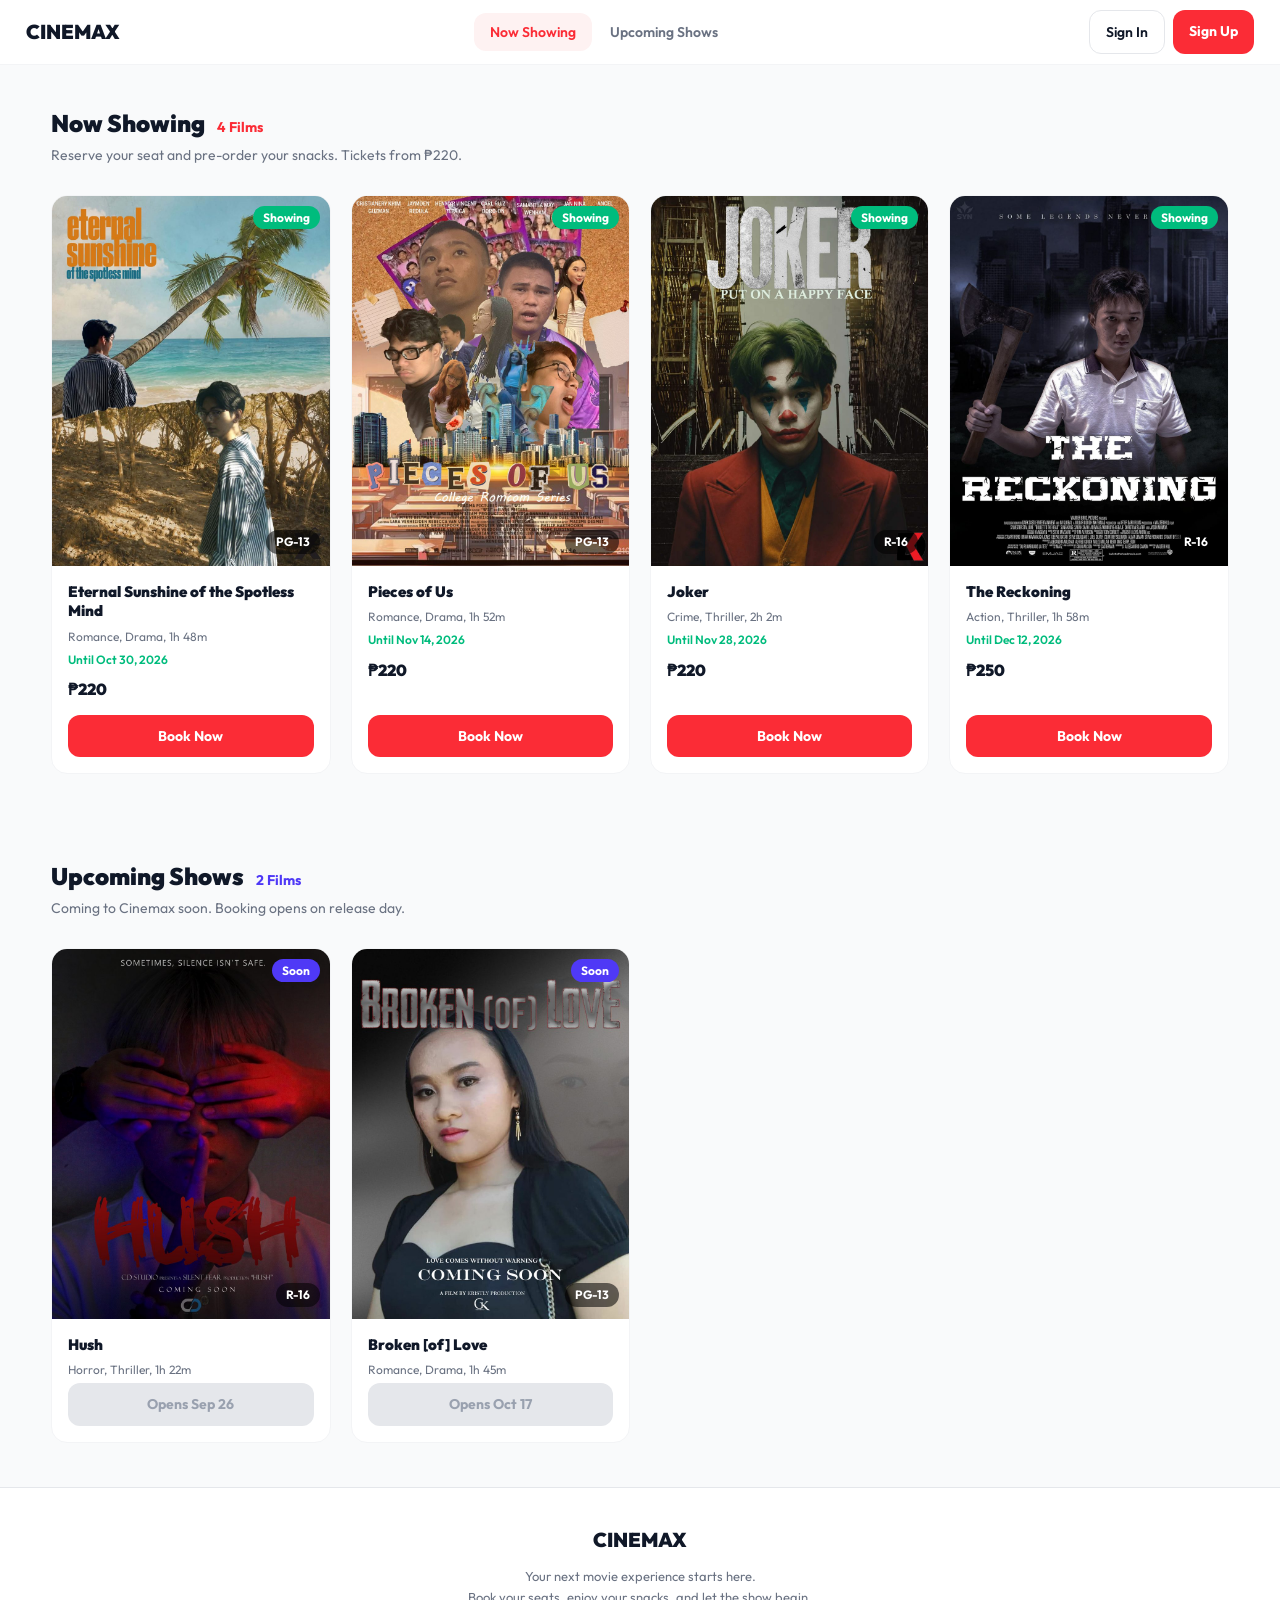
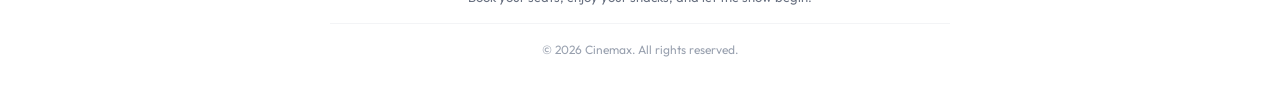
==== index.html @ c4069cc4 "Add files via upload" ====
<!DOCTYPE html>
<html lang="en">
<head>
  <meta charset="UTF-8">
  <meta name="viewport" content="width=device-width, initial-scale=1.0">
  <title>Cinemax</title>

  <link rel="preconnect" href="https://fonts.googleapis.com">
  <link rel="preconnect" href="https://fonts.gstatic.com" crossorigin>
  <link href="https://fonts.googleapis.com/css2?family=Outfit:wght@400;600;700;900&display=swap" rel="stylesheet">

  <link rel="stylesheet" href="cinemax.css">
</head>
<body>

  <header class="top-bar">
    <div class="top-bar-inner">

      <a class="logo" href="index.html">CINEMAX</a>

      <input class="menu-checkbox" type="checkbox" id="menu-open" aria-label="Menu">
      <label class="menu-toggle" for="menu-open"><span></span></label>
      <div class="bar-nav">
        <nav class="menu">
          <a href="#now-showing" class="current">Now Showing</a>
          <a href="#coming-soon">Upcoming Shows</a>
        </nav>
        <div class="auth-buttons">
          <a class="button button-outline" href="signin.html">Sign In</a>
          <a class="button button-red" href="signup.html">Sign Up</a>
        </div>
      </div>
    </div>
  </header>

  <main>

    <section class="section" id="now-showing">

      <div class="section-title-row">
        <h2 class="section-title">Now Showing</h2>
        <span class="film-count" id="showing-count">4 Films</span>
      </div>
      <p class="section-note">Reserve your seat and pre-order your snacks. Tickets from &#8369;220.</p>

      <p class="loading-note hidden" id="showing-loading">Loading the listings&hellip;</p>

      <div class="movie-grid" id="showing-grid">

        <div class="movie-card">

          <div class="movie-poster">
            <img src="photo/eternal-sunshine.jpg"
                 alt="Eternal Sunshine of the Spotless Mind poster"
                 width="900" height="1200" decoding="async" fetchpriority="high">
            <span class="tag-status tag-showing">Showing</span>
            <span class="tag-rated">PG-13</span>
          </div>

          <div class="movie-info">
            <h3 class="movie-title">Eternal Sunshine of the Spotless Mind</h3>
            <p class="movie-genre">Romance, Drama, 1h 48m</p>
            <p class="movie-last-day">Until Oct 30, 2026</p>
            <p class="movie-price">&#8369;220</p>
            <a class="button button-red button-wide" href="book-eternal-sunshine.html">Book Now</a>
          </div>

        </div>

        <div class="movie-card">
          <div class="movie-poster">
            <img src="photo/Pieces-of-us.jpg" alt="Pieces of Us poster"
                 width="900" height="1200" decoding="async" fetchpriority="high">
            <span class="tag-status tag-showing">Showing</span>
            <span class="tag-rated">PG-13</span>
          </div>
          <div class="movie-info">
            <h3 class="movie-title">Pieces of Us</h3>
            <p class="movie-genre">Romance, Drama, 1h 52m</p>
            <p class="movie-last-day">Until Nov 14, 2026</p>
            <p class="movie-price">&#8369;220</p>
            <a class="button button-red button-wide" href="book-pieces-of-us.html">Book Now</a>
          </div>
        </div>

        <div class="movie-card">
          <div class="movie-poster">
            <img src="photo/Joker.jpg" alt="Joker poster"
                 width="900" height="1200" decoding="async" fetchpriority="high">
            <span class="tag-status tag-showing">Showing</span>
            <span class="tag-rated">R-16</span>
          </div>
          <div class="movie-info">
            <h3 class="movie-title">Joker</h3>
            <p class="movie-genre">Crime, Thriller, 2h 2m</p>
            <p class="movie-last-day">Until Nov 28, 2026</p>
            <p class="movie-price">&#8369;220</p>
            <a class="button button-red button-wide" href="book-joker.html">Book Now</a>
          </div>
        </div>

        <div class="movie-card">
          <div class="movie-poster">
            <img src="photo/The-Reckoning.jpg" alt="The Reckoning poster"
                 width="900" height="1200" decoding="async" fetchpriority="high">
            <span class="tag-status tag-showing">Showing</span>
            <span class="tag-rated">R-16</span>
          </div>
          <div class="movie-info">
            <h3 class="movie-title">The Reckoning</h3>
            <p class="movie-genre">Action, Thriller, 1h 58m</p>
            <p class="movie-last-day">Until Dec 12, 2026</p>
            <p class="movie-price">&#8369;250</p>
            <a class="button button-red button-wide" href="book-the-reckoning.html">Book Now</a>
          </div>
        </div>

      </div>

    </section>

    <section class="section" id="coming-soon">

      <div class="section-title-row">
        <h2 class="section-title">Upcoming Shows</h2>
        <span class="film-count film-count-soon" id="soon-count">2 Films</span>
      </div>
      <p class="section-note">Coming to Cinemax soon. Booking opens on release day.</p>

      <div class="movie-grid" id="soon-grid">

        <div class="movie-card">
          <div class="movie-poster">
            <img src="photo/Hush.jpg" alt="Hush poster"
                 width="900" height="1200" decoding="async" loading="lazy">
            <span class="tag-status tag-soon">Soon</span>
            <span class="tag-rated">R-16</span>
          </div>
          <div class="movie-info">
            <h3 class="movie-title">Hush</h3>
            <p class="movie-genre">Horror, Thriller, 1h 22m</p>
            <span class="button button-grey button-wide">Opens Sep 26</span>
          </div>
        </div>

        <div class="movie-card">
          <div class="movie-poster">
            <img src="photo/Broken-%5Bof%5D-Love.jpg" alt="Broken [of] Love poster"
                 width="900" height="1200" decoding="async" loading="lazy">
            <span class="tag-status tag-soon">Soon</span>
            <span class="tag-rated">PG-13</span>
          </div>
          <div class="movie-info">
            <h3 class="movie-title">Broken [of] Love</h3>
            <p class="movie-genre">Romance, Drama, 1h 45m</p>
            <span class="button button-grey button-wide">Opens Oct 17</span>
          </div>
        </div>

      </div>

      <p class="empty-state hidden">
        <strong>Nothing announced yet</strong>
        New titles appear here first.
      </p>

    </section>

  </main>

  <footer class="site-footer">
    <div class="footer-inner">

      <a class="logo" href="index.html">CINEMAX</a>

      <p class="footer-text">
        Your next movie experience starts here. <br>
        Book your seats, enjoy your snacks, and let the show begin.
      </p>

      <p class="footer-copyright">&copy; 2026 Cinemax. All rights reserved.</p>

    </div>
  </footer>

</body>
</html>
---- cinemax.css ----
/* 1. FOUNDATIONS -----------------------------------------------------------*/

* {
  box-sizing: border-box;
}

body {
  margin: 0;
  background-color: #f9fafb;
  color: #101828;
  font-family: 'Outfit', Arial, sans-serif;
  font-size: 16px;
  line-height: 1.6;
}

h1, h2, h3 {
  margin: 0;
  font-weight: 900;
  line-height: 1.2;
}

p {
  margin: 0;
}

a {
  color: #fb2c36;
}

img {
  display: block;
  max-width: 100%;
}

/* 2. BUTTONS ---------------------------------------------------------------*/

.button {
  display: inline-block;
  padding: 10px 16px;
  border: none;
  border-radius: 12px;
  font-family: inherit;
  font-size: 14px;
  font-weight: 700;
  text-align: center;
  text-decoration: none;
  cursor: pointer;
}

.button-red {
  background-color: #fb2c36;
  color: #ffffff;
}
.button-red:hover {
  background-color: #e7000b;
}

.button-outline {
  background-color: #ffffff;
  color: #101828;
  border: 1px solid #e5e7eb;
  font-weight: 600;
}
.button-outline:hover {
  background-color: #f9fafb;
}

.button-grey {
  background-color: #e5e7eb;
  color: #99a1af;
}

.button-wide {
  display: block;
  width: 100%;
}

button.button:disabled {
  opacity: 0.6;
  cursor: not-allowed;
}

/* 3. TOP BAR ---------------------------------------------------------------*/

.top-bar {
  position: sticky;
  top: 0;
  z-index: 10;
  background-color: #ffffff;
  border-bottom: 1px solid #f3f4f6;
}

.top-bar-inner {
  display: flex;
  align-items: center;
  justify-content: space-between;
  gap: 16px;
  max-width: 1280px;
  width: 96%;
  height: 64px;
  margin: 0 auto;
}

.logo {
  color: #101828;
  font-size: 20px;
  font-weight: 900;
  text-decoration: none;
}

.menu {
  display: flex;
  gap: 2px;
}

.menu a {
  padding: 8px 16px;
  border-radius: 12px;
  color: #6a7282;
  font-size: 14px;
  font-weight: 600;
  text-decoration: none;
}
.menu a:hover {
  background-color: #f9fafb;
  color: #101828;
}

.menu a.current {
  background-color: #fef2f2;
  color: #fb2c36;
}

.auth-buttons {
  display: flex;
  gap: 8px;
}

@media (max-width: 620px) {
  .top-bar-inner {
    width: 94%;
    height: 58px;
    gap: 4px;
  }

  .logo {
    font-size: 15px;
  }

  .menu a {
    padding: 6px 5px;
    font-size: 12px;
  }

  .auth-buttons .button {
    padding: 8px 12px;
    font-size: 13px;
  }

  .menu a,
  .auth-buttons .button {
    white-space: nowrap;
  }
}

@media (max-width: 380px) {
  .logo {
    font-size: 14px;
  }

  .menu a {
    padding: 6px 2px;
    font-size: 11px;
  }

  .auth-buttons .button {
    padding: 7px 10px;
    font-size: 12px;
  }
}

/* 4. MOBILE DRAWER ---------------------------------------------------------*/

/* The bar collapses behind a hamburger below 760px. No script: the toggle is
   a <label> tied to a hidden checkbox that sits just before .bar-nav, so
   ".menu-checkbox:checked ~ .bar-nav" opens the panel. */

.menu-checkbox {
  display: none;
}

/* display: contents makes .bar-nav itself vanish from the layout, so the nav
   and the buttons inside it sit in the bar's own flex row. Below 760px it
   becomes a real box again and turns into the drawer. */
.bar-nav {
  display: contents;
}

.menu-toggle {
  display: none;
  align-items: center;
  justify-content: center;
  width: 44px;
  height: 44px;
  padding: 0;
  border: 1px solid #e5e7eb;
  border-radius: 12px;
  background-color: #ffffff;
  cursor: pointer;
}
.menu-toggle:hover {
  border-color: #fb2c36;
}

.menu-toggle span {
  position: relative;
  display: block;
  width: 18px;
  height: 2px;
  border-radius: 2px;
  background-color: #101828;
  transition: transform 0.18s ease, opacity 0.18s ease;
}

.menu-toggle span::before,
.menu-toggle span::after {
  content: "";
  position: absolute;
  left: 0;
  width: 18px;
  height: 2px;
  border-radius: 2px;
  background-color: #101828;
  transition: transform 0.18s ease;
}

.menu-toggle span::before {
  transform: translateY(-6px);
}
.menu-toggle span::after {
  transform: translateY(6px);
}

/* Open: the middle bar goes transparent and the outer two cross into an X. */
.menu-checkbox:checked ~ .menu-toggle span {
  background-color: transparent;
}
.menu-checkbox:checked ~ .menu-toggle span::before {
  transform: rotate(45deg);
}
.menu-checkbox:checked ~ .menu-toggle span::after {
  transform: rotate(-45deg);
}

@media (prefers-reduced-motion: reduce) {
  .menu-toggle span,
  .menu-toggle span::before,
  .menu-toggle span::after {
    transition: none;
  }
}

@media (max-width: 760px) {
  .menu-toggle {
    display: inline-flex;
  }

  /* .top-bar is position: sticky, so it is already a positioning parent and
     the drawer drops directly beneath it. */
  .bar-nav {
    position: absolute;
    top: 100%;
    left: 0;
    right: 0;
    z-index: 20;
    display: none;
    flex-direction: column;
    gap: 4px;
    padding: 12px;
    background-color: #ffffff;
    border-bottom: 1px solid #e5e7eb;
    box-shadow: 0 12px 24px rgba(16, 24, 40, 0.08);
  }

  .menu-checkbox:checked ~ .bar-nav {
    display: flex;
  }

  .bar-nav .menu {
    flex-direction: column;
    gap: 2px;
  }

  .bar-nav .menu a {
    padding: 12px 14px;
    font-size: 15px;
  }

  .bar-nav .auth-buttons {
    flex-direction: column;
    gap: 8px;
    margin-top: 4px;
    padding-top: 12px;
    border-top: 1px solid #f3f4f6;
  }

  .bar-nav .auth-buttons .button {
    width: 100%;
    padding: 12px;
    font-size: 15px;
    line-height: 24px;
    text-align: center;
  }

  /* A staff page has no nav links, so there is nothing to collapse: hide the
     hamburger and leave Sign Out in the bar where it already fits. */
  .top-bar-inner:has(.menu:empty) .menu-toggle {
    display: none;
  }
  .top-bar-inner:has(.menu:empty) .bar-nav {
    display: contents;
  }
}

/* 5. FOOTER ----------------------------------------------------------------*/

.site-footer {
  background-color: #ffffff;
  border-top: 1px solid #e5e7eb;
  padding: 36px 20px 28px 20px;
}

.footer-inner {
  max-width: 620px;
  margin: 0 auto;
  text-align: center;
}

.footer-inner .logo {
  display: inline-block;
  margin-bottom: 10px;
}

.footer-text {
  color: #6a7282;
  font-size: 13px;
}

.footer-copyright {
  margin-top: 16px;
  padding-top: 16px;
  border-top: 1px solid #f3f4f6;
  color: #99a1af;
  font-size: 12px;
}

/* 6. HOME PAGE -------------------------------------------------------------*/

.section {
  max-width: 1280px;
  width: 92%;
  margin: 0 auto;
  padding: 44px 0 44px 0;
}

.section-title-row {
  display: flex;
  align-items: baseline;
  gap: 12px;
  margin-bottom: 6px;
}

.section-title {
  font-size: 24px;
}

.film-count {
  color: #fb2c36;
  font-size: 14px;
  font-weight: 700;
}
.film-count-soon {
  color: #4f39f6;
}

.section-note {
  color: #6a7282;
  font-size: 14px;
  margin-bottom: 28px;
}

.movie-grid {
  display: grid;
  grid-template-columns: 1fr 1fr 1fr 1fr;
  gap: 20px;
}

.movie-card {
  display: flex;
  flex-direction: column;
  background-color: #ffffff;
  border: 1px solid #f3f4f6;
  border-radius: 16px;
  overflow: hidden;
}

.movie-poster {
  position: relative;
  aspect-ratio: 3 / 4;
  background-color: #e5e7eb;
}

.movie-poster img {
  width: 100%;
  height: 100%;
  object-fit: cover;
}

.tag-rated {
  position: absolute;
  right: 10px;
  bottom: 12px;
  padding: 2px 10px;
  border-radius: 999px;
  background-color: rgba(0, 0, 0, 0.55);
  color: #ffffff;
  font-size: 12px;
  font-weight: 700;
}

.tag-status {
  position: absolute;
  right: 10px;
  top: 10px;
  padding: 2px 10px;
  border-radius: 999px;
  color: #ffffff;
  font-size: 12px;
  font-weight: 700;
}
.tag-showing {
  background-color: #00bc7d;
}
.tag-soon {
  background-color: #4f39f6;
}

.movie-info {
  display: flex;
  flex-direction: column;
  flex: 1;
  padding: 16px;
}

.movie-title {
  font-size: 15px;
  line-height: 1.3;
  margin-bottom: 6px;
}

.movie-genre {
  color: #6a7282;
  font-size: 12px;
  margin-bottom: 4px;
}

.movie-last-day {
  color: #00bc7d;
  font-size: 12px;
  font-weight: 600;
  margin-bottom: 8px;
}

.movie-price {
  font-size: 16px;
  font-weight: 900;
  margin-bottom: 12px;
}

.movie-info .button {
  margin-top: auto;
}

@media (max-width: 1000px) {
  .movie-grid {
    grid-template-columns: 1fr 1fr 1fr;
  }
}

@media (max-width: 700px) {
  .movie-grid {
    grid-template-columns: 1fr 1fr;
  }
}

/* 7. BOOKING PAGE ----------------------------------------------------------*/

.booking {
  max-width: 1024px;
  width: 92%;
  margin: 0 auto;
  padding: 40px 0 40px 0;
}

.back-link {
  display: inline-block;
  color: #99a1af;
  font-size: 14px;
  font-weight: 600;
  text-decoration: none;
  margin-bottom: 24px;
}

.booking-layout {
  display: grid;
  grid-template-columns: 2fr 3fr;
  gap: 32px;
  align-items: start;
}

.booking-poster {
  width: 100%;
  height: auto;
  aspect-ratio: 3 / 4;
  object-fit: cover;
  border-radius: 16px;
  margin-bottom: 20px;
}

.booking-block {
  margin-bottom: 20px;
}

.film-title {
  font-size: 20px;
}

.film-details {
  color: #6a7282;
  font-size: 14px;
  margin-top: 4px;
}

.booking input {
  display: none;
}

.field-label {
  display: block;
  color: #99a1af;
  font-size: 12px;
  font-weight: 700;
  letter-spacing: 1px;
  text-transform: uppercase;
  margin-bottom: 8px;
}

.dropdown {
  width: 100%;
  padding: 11px 14px;
  background-color: #ffffff;
  border: 1px solid #e5e7eb;
  border-radius: 12px;
  font-family: inherit;
  font-size: 14px;
  font-weight: 700;
  color: #101828;
  cursor: pointer;
}
.dropdown:hover {
  border-color: #fb2c36;
}

.dropdown:focus {
  outline: none;
  border-color: #fb2c36;
}

.pick-first {
  padding: 48px 20px;
  background-color: #ffffff;
  border: 1px dashed #e5e7eb;
  border-radius: 16px;
  color: #6a7282;
  font-size: 14px;
  font-weight: 600;
  text-align: center;
}

.seat-area h3 {
  font-size: 18px;
  margin-bottom: 20px;
}

.screen-curve {
  height: 12px;
  margin: 0 24px 0 24px;
  border-radius: 12px 12px 0 0;
  background: linear-gradient(to bottom, rgba(79, 57, 246, 0.35), rgba(79, 57, 246, 0));
}

.screen-word {
  color: #99a1af;
  font-size: 12px;
  font-weight: 700;
  letter-spacing: 5px;
  text-align: center;
  margin: 4px 0 24px 0;
}

.seat-map {
  overflow-x: auto;
  padding-bottom: 8px;
}

.seat-row {
  display: flex;
  width: 340px;
  gap: 4px;
  margin: 0 auto 8px auto;
}

.row-letter {
  width: 20px;
  color: #99a1af;
  font-size: 12px;
  font-weight: 900;
  text-align: right;
}

.seat {
  cursor: pointer;
}

.seat-box {
  display: flex;
  align-items: center;
  justify-content: center;
  width: 28px;
  height: 28px;
  border-radius: 8px 8px 2px 2px;
  background-color: #e0e7ff;
  color: #4f39f6;
  font-size: 9px;
  font-weight: 900;
}

.seat input:checked + .seat-box {
  background-color: #fb2c36;
  color: #ffffff;
}

/* Choosing a date and a showtime is what reveals the seats and the snacks.
   option:checked matches whichever option a <select> is currently showing,
   and :has() lets the block above react to it — so this works with no script.
   "Choose a showtime" carries value="" and therefore does not count. */
#seats-and-snacks {
  display: none;
}

#booking-layout:has(#date option:not([value=""]):checked):has(#showtime option:not([value=""]):checked) #seats-and-snacks {
  display: block;
}

#booking-layout:has(#date option:not([value=""]):checked):has(#showtime option:not([value=""]):checked) .pick-first {
  display: none;
}

/* Which seats are already sold depends on the showtime, so each one lists its
   own. Switching showtime really does change which seats are grey. */
#booking-layout:has(#showtime option[value="101"]:checked) :is(.s-A4, .s-B5, .s-B6, .s-D3, .s-E8) .seat-box,
#booking-layout:has(#showtime option[value="102"]:checked) :is(.s-C1, .s-C2, .s-C3, .s-D6, .s-D7, .s-E1, .s-E2, .s-F9) .seat-box,
#booking-layout:has(#showtime option[value="103"]:checked) :is(.s-A1, .s-A2, .s-A3, .s-A5, .s-B1, .s-B2, .s-B7, .s-B8, .s-C4, .s-C5, .s-C6, .s-D2, .s-D4, .s-D5, .s-E3, .s-E4, .s-F1, .s-F2, .s-G1, .s-G2) .seat-box,
#booking-layout:has(#showtime option[value="104"]:checked) .seat .seat-box,
#booking-layout:has(#showtime option[value="105"]:checked) :is(.s-A1, .s-A2, .s-G9, .s-G10) .seat-box,
#booking-layout:has(#showtime option[value="106"]:checked) :is(.s-B3, .s-B4, .s-C7, .s-C8, .s-D1, .s-E5) .seat-box {
  background-color: #e5e7eb;
  color: #99a1af;
}

/* pointer-events is what makes a sold seat unclickable. A <label> with no
   pointer events never passes the click on to its hidden checkbox, so the
   seat cannot be picked. */
#booking-layout:has(#showtime option[value="101"]:checked) :is(.s-A4, .s-B5, .s-B6, .s-D3, .s-E8),
#booking-layout:has(#showtime option[value="102"]:checked) :is(.s-C1, .s-C2, .s-C3, .s-D6, .s-D7, .s-E1, .s-E2, .s-F9),
#booking-layout:has(#showtime option[value="103"]:checked) :is(.s-A1, .s-A2, .s-A3, .s-A5, .s-B1, .s-B2, .s-B7, .s-B8, .s-C4, .s-C5, .s-C6, .s-D2, .s-D4, .s-D5, .s-E3, .s-E4, .s-F1, .s-F2, .s-G1, .s-G2),
#booking-layout:has(#showtime option[value="104"]:checked) .seat,
#booking-layout:has(#showtime option[value="105"]:checked) :is(.s-A1, .s-A2, .s-G9, .s-G10),
#booking-layout:has(#showtime option[value="106"]:checked) :is(.s-B3, .s-B4, .s-C7, .s-C8, .s-D1, .s-E5) {
  pointer-events: none;
}

.snacks {
  margin-top: 28px;
  padding-top: 24px;
  border-top: 1px solid #e5e7eb;
}
.snacks h3 {
  font-size: 18px;
  margin-bottom: 4px;
}

.snacks-note {
  color: #6a7282;
  font-size: 13px;
  margin-bottom: 16px;
}

.snack-heading {
  color: #99a1af;
  font-size: 11px;
  font-weight: 700;
  letter-spacing: 2px;
  text-transform: uppercase;
  margin: 16px 0 8px 0;
}

.snack-list {
  display: grid;
  grid-template-columns: 1fr 1fr;
  gap: 10px;
}

.snack {
  cursor: pointer;
}

.snack-box {
  display: flex;
  align-items: center;
  justify-content: space-between;
  gap: 10px;
  padding: 11px 14px;
  background-color: #ffffff;
  border: 1px solid #e5e7eb;
  border-radius: 12px;
}
.snack-box:hover {
  border-color: #fb2c36;
}

.snack input:checked + .snack-box {
  background-color: #fef2f2;
  border-color: #fb2c36;
}

.snack-name {
  display: block;
  font-size: 14px;
  font-weight: 700;
  line-height: 1.25;
}

.snack-price {
  font-size: 14px;
  font-weight: 900;
}

.order-summary {
  margin-top: 24px;
  padding: 20px;
  background-color: #ffffff;
  border: 1px solid #e5e7eb;
  border-radius: 16px;
}

.summary-line {
  display: flex;
  justify-content: space-between;
  gap: 16px;
  font-size: 14px;
  margin-bottom: 6px;
}

.summary-name {
  color: #6a7282;
  font-weight: 600;
}

.summary-value {
  text-align: right;
}

.summary-total {
  margin-bottom: 16px;
  padding-bottom: 16px;
  border-bottom: 1px solid #f3f4f6;
}

.summary-amount {
  font-size: 24px;
  font-weight: 900;
}

.order-summary .button {
  width: 100%;
  padding: 14px;
  font-size: 16px;
  font-weight: 900;
}

@media (max-width: 1000px) {
  .booking-layout {
    grid-template-columns: 1fr;
  }

  .booking-poster {
    max-width: 240px;
    margin-left: auto;
    margin-right: auto;
  }
}

@media (max-width: 620px) {
  .snack-list {
    grid-template-columns: 1fr;
  }
}

/* 8. FORMS -----------------------------------------------------------------*/

.form-page {
  padding: 56px 20px 80px 20px;
}

.form-card {
  max-width: 448px;
  margin: 0 auto;
  padding: 32px;
  background-color: #ffffff;
  border: 1px solid #e5e7eb;
  border-radius: 24px;
}

.form-card h1 {
  font-size: 24px;
  margin-bottom: 4px;
}

.form-intro {
  color: #6a7282;
  font-size: 14px;
  margin-bottom: 24px;
}

.form-field {
  margin-bottom: 16px;
}

.form-field label {
  display: block;
  font-size: 13px;
  font-weight: 700;
  margin-bottom: 6px;
}

.form-field input,
.form-field select {
  width: 100%;
  padding: 11px 14px;
  background-color: #ffffff;
  border: 1px solid #e5e7eb;
  border-radius: 12px;
  font-family: inherit;
  font-size: 14px;
  font-weight: 600;
  color: #101828;
}

.form-field input::placeholder {
  color: #99a1af;
  font-weight: 500;
}

.form-field input:focus,
.form-field select:focus {
  outline: none;
  border-color: #fb2c36;
}

.agree-line {
  display: flex;
  align-items: flex-start;
  gap: 8px;
  color: #6a7282;
  font-size: 13px;
  margin: 18px 0 18px 0;
}

.agree-line input {
  width: 16px;
  height: 16px;
  margin-top: 3px;
  accent-color: #fb2c36;
}

.form-card .button {
  width: 100%;
  padding: 14px;
  font-size: 16px;
  font-weight: 900;
  border-radius: 16px;
}

.form-switch {
  text-align: center;
  color: #6a7282;
  font-size: 14px;
  margin-top: 16px;
}

.form-switch a {
  font-weight: 700;
  text-decoration: none;
}

/* 9. E-TICKET --------------------------------------------------------------*/

.ticket-page {
  max-width: 448px;
  width: 92%;
  margin: 0 auto;
  padding: 48px 0 48px 0;
}

.confirm-box {
  text-align: center;
  margin-bottom: 32px;
}

.confirm-tick {
  display: flex;
  align-items: center;
  justify-content: center;
  width: 64px;
  height: 64px;
  margin: 0 auto 16px auto;
  border-radius: 50%;
  background-color: #dcfce7;
  color: #00bc7d;
  font-size: 30px;
  font-weight: 900;
}

.confirm-box h1 {
  font-size: 24px;
}

.confirm-box p {
  color: #6a7282;
  font-size: 14px;
  margin-top: 4px;
}

.ticket {
  background-color: #ffffff;
  border: 1px solid #e5e7eb;
  border-radius: 24px;
  overflow: hidden;
}

.ticket-header {
  padding: 28px;
  color: #ffffff;
  background: linear-gradient(135deg, #312e81, #6d28d9, #9333ea);
}

.ticket-brand {
  font-size: 16px;
  font-weight: 900;
  letter-spacing: 2px;
  margin-bottom: 16px;
}

.ticket-header h2 {
  font-size: 20px;
}

.ticket-when {
  color: #ddd6ff;
  font-size: 14px;
  margin-top: 6px;
}

.ticket-tear {
  border-top: 1px dashed #e5e7eb;
}

.ticket-body {
  padding: 24px 28px;
}

.ticket-pair {
  display: grid;
  grid-template-columns: 1fr 1fr;
  gap: 20px;
  margin-bottom: 20px;
}

.ticket-label {
  color: #99a1af;
  font-size: 10px;
  font-weight: 900;
  letter-spacing: 2px;
  text-transform: uppercase;
}

.ticket-value {
  font-size: 20px;
  font-weight: 900;
  margin-top: 4px;
}

.ticket-reference {
  color: #fb2c36;
  letter-spacing: 1px;
}

.ticket-value-small {
  font-size: 14px;
  font-weight: 600;
}

.ticket-qr {
  padding: 20px;
  background-color: #f9fafb;
  border-radius: 16px;
  text-align: center;
}

.ticket-qr img {
  width: 180px;
  height: 180px;
  margin: 0 auto 10px auto;
}

.ticket-qr p {
  color: #99a1af;
  font-size: 11px;
  letter-spacing: 1px;
}

.ticket-actions {
  display: flex;
  gap: 12px;
  margin-top: 20px;
}

.ticket-actions .button {
  flex: 1;
  padding: 12px;
}

@media (max-width: 620px) {
  .ticket-actions {
    flex-direction: column;
  }
}

/* 10. TERMS ----------------------------------------------------------------*/

.terms-page {
  max-width: 768px;
  width: 92%;
  margin: 0 auto;
  padding: 48px 0 64px 0;
}

.terms-page h1 {
  font-size: 32px;
  margin-bottom: 8px;
}

.terms-intro {
  color: #6a7282;
  font-size: 15px;
  margin-bottom: 28px;
}

.terms-block {
  padding: 24px 24px 14px 24px;
  background-color: #ffffff;
  border: 1px solid #e5e7eb;
  border-radius: 16px;
  margin-bottom: 14px;
}

.terms-kind {
  display: block;
  color: #fb2c36;
  font-size: 11px;
  font-weight: 900;
  letter-spacing: 2px;
  text-transform: uppercase;
  margin-bottom: 6px;
}

.terms-kind-snack {
  color: #4f39f6;
}

.terms-block h2 {
  font-size: 18px;
  margin-bottom: 10px;
}

.terms-block p {
  color: #6a7282;
  font-size: 14px;
  margin-bottom: 10px;
}

/* 11. STAFF PAGES ----------------------------------------------------------*/

.admin-page {
  max-width: 900px;
  width: 92%;
  margin: 0 auto;
  padding: 40px 0 64px 0;
}

.admin-page h1 {
  font-size: 32px;
  margin-bottom: 6px;
}

.admin-intro {
  color: #6a7282;
  font-size: 15px;
  margin-bottom: 20px;
}

.admin-menu {
  display: flex;
  align-items: center;
  flex-wrap: wrap;
  gap: 8px;
  margin-bottom: 28px;
}

.admin-menu a {
  padding: 10px 18px;
  background-color: #ffffff;
  border: 1px solid #e5e7eb;
  border-radius: 12px;
  color: #6a7282;
  font-size: 14px;
  font-weight: 700;
  text-decoration: none;
}
.admin-menu a:hover {
  border-color: #fb2c36;
  color: #fb2c36;
}

.admin-menu a.current {
  background-color: #fb2c36;
  border-color: #fb2c36;
  color: #ffffff;
}

.panel {
  padding: 24px;
  background-color: #ffffff;
  border: 1px solid #e5e7eb;
  border-radius: 16px;
  margin-bottom: 24px;
}

.panel h2 {
  font-size: 18px;
  margin-bottom: 4px;
}

.panel-note {
  color: #6a7282;
  font-size: 14px;
  margin-bottom: 20px;
}

.stat-row {
  display: flex;
  flex-wrap: wrap;
  gap: 16px;
  margin-bottom: 24px;
}

.stat {
  flex: 1;
  min-width: 180px;
  padding: 20px;
  background-color: #ffffff;
  border: 1px solid #e5e7eb;
  border-radius: 16px;
}

.stat-name {
  color: #99a1af;
  font-size: 11px;
  font-weight: 900;
  letter-spacing: 1px;
  text-transform: uppercase;
}

.stat-figure {
  font-size: 26px;
  font-weight: 900;
  margin-top: 6px;
}

.stat-extra {
  color: #6a7282;
  font-size: 12px;
}

.stat-money {
  background-color: #fef2f2;
  border-color: #ffd5d7;
}
.stat-money .stat-name,
.stat-money .stat-figure {
  color: #fb2c36;
}

/* 12. SNACK ORDER QUEUE ----------------------------------------------------*/

.order-group {
  padding-top: 18px;
  margin-top: 18px;
  border-top: 1px solid #e5e7eb;
}

.order-group-title {
  display: flex;
  align-items: center;
  gap: 8px;
  font-size: 16px;
  margin-bottom: 4px;
}

.order-count {
  padding: 1px 10px;
  border-radius: 999px;
  font-size: 13px;
  font-weight: 700;
}
.count-preparing {
  background-color: #fef9c3;
  color: #854d0e;
}
.count-ready {
  background-color: #dcfce7;
  color: #036e46;
}
.count-sold {
  background-color: #f3f4f6;
  color: #4a5565;
}

.empty-note {
  padding: 10px 0 2px 0;
  color: #99a1af;
  font-size: 14px;
}

.order-row {
  display: flex;
  flex-wrap: wrap;
  align-items: center;
  gap: 8px 16px;
  padding: 14px 0 14px 0;
  border-top: 1px solid #f3f4f6;
}

.order-left {
  flex: 1;
  min-width: 200px;
}

.order-items {
  font-size: 15px;
  font-weight: 700;
}

.order-who {
  color: #4a5565;
  font-size: 13px;
}

.order-price {
  font-size: 16px;
  font-weight: 900;
}

.order-status {
  padding: 7px 10px;
  background-color: #ffffff;
  border: 1px solid #e5e7eb;
  border-radius: 10px;
  font-family: inherit;
  font-size: 13px;
  font-weight: 700;
  color: #101828;
  cursor: pointer;
}
.order-status:hover {
  border-color: #fb2c36;
}
.order-status:focus {
  outline: none;
  border-color: #fb2c36;
}

.sold-tag {
  padding: 7px 14px;
  border-radius: 999px;
  background-color: #f3f4f6;
  color: #4a5565;
  font-size: 13px;
  font-weight: 700;
}

/* 13. MOVIES TABLE ---------------------------------------------------------*/

.movie-table {
  width: 100%;
  border-collapse: collapse;
}

.movie-table th {
  padding: 0 10px 10px 10px;
  border-bottom: 1px solid #e5e7eb;
  color: #99a1af;
  font-size: 11px;
  font-weight: 900;
  letter-spacing: 1px;
  text-transform: uppercase;
  text-align: left;
}

.movie-table td {
  padding: 12px 10px;
  border-bottom: 1px solid #f3f4f6;
  font-size: 14px;
  vertical-align: middle;
}

.movie-table tr:last-child td {
  border-bottom: none;
}

.right {
  text-align: right;
}

.table-poster {
  width: 40px;
  height: 54px;
  object-fit: cover;
  border-radius: 6px;
}

.cell-with-poster {
  display: flex;
  align-items: center;
  gap: 12px;
}

.movie-name {
  display: block;
  font-weight: 700;
}

.movie-sub {
  display: block;
  color: #6a7282;
  font-size: 12px;
  line-height: 1.4;
}

.label-showing,
.label-soon {
  display: inline-block;
  padding: 2px 10px;
  border-radius: 999px;
  font-size: 11px;
  font-weight: 700;
}
.label-showing {
  background-color: #dcfce7;
  color: #036e46;
}
.label-soon {
  background-color: #e0e7ff;
  color: #4f39f6;
}

.remove-button {
  display: inline-block;
  padding: 6px 12px;
  background-color: #ffffff;
  border: 1px solid #e5e7eb;
  border-radius: 10px;
  color: #6a7282;
  font-family: inherit;
  font-size: 13px;
  font-weight: 700;
  cursor: pointer;
}
.remove-button:hover {
  border-color: #fb2c36;
  background-color: #fef2f2;
  color: #fb2c36;
}

.add-grid {
  display: grid;
  grid-template-columns: 1fr 1fr;
  gap: 16px;
}

@media (max-width: 620px) {
  .hide-small {
    display: none;
  }

  .add-grid {
    grid-template-columns: 1fr;
  }
}

@media (max-width: 620px) {
  .admin-menu {
    flex-wrap: wrap;
  }
}

/* 14. TICKET SCANNER -------------------------------------------------------*/

.camera-panel {
  text-align: center;
}

.camera-video {
  width: 100%;
  max-width: 420px;
  aspect-ratio: 4 / 3;
  margin: 0 auto 12px auto;
  border-radius: 16px;
  background-color: #101828;
}

.camera-message {
  color: #6a7282;
  font-size: 14px;
  margin-bottom: 16px;
}

.scan-result {
  max-width: 420px;
  margin: 0 auto 12px auto;
  padding: 14px;
  border-radius: 12px;
  font-size: 18px;
  font-weight: 900;
}
.scan-result-good {
  background-color: #dcfce7;
  color: #008236;
}
.scan-result-used {
  background-color: #fef9c2;
  color: #a65f00;
}
.scan-result-bad {
  background-color: #ffe2e2;
  color: #c10007;
}

.scan-result-who {
  display: block;
  font-size: 14px;
  font-weight: 600;
  margin-top: 2px;
}

.scan-actions {
  display: flex;
  justify-content: center;
  gap: 8px;
  margin-bottom: 12px;
}

/* 15. STATUS PAGES ---------------------------------------------------------*/

.confirming-page {
  max-width: 448px;
  width: 92%;
  margin: 0 auto;
  padding: 72px 0;
  text-align: center;
}

.spinner {
  width: 44px;
  height: 44px;
  margin: 0 auto 20px auto;
  border: 4px solid #e5e7eb;
  border-top-color: #fb2c36;
  border-radius: 50%;
  animation: spin 0.9s linear infinite;
}

@keyframes spin {
  to { transform: rotate(360deg); }
}

@media (prefers-reduced-motion: reduce) {
  .spinner { animation-duration: 3s; }
}

/* 16. MESSAGES AND EMPTY STATES --------------------------------------------*/

.form-message {
  padding: 12px 14px;
  border-radius: 12px;
  font-size: 14px;
  font-weight: 600;
  margin-bottom: 14px;
}

.form-message-error {
  background-color: #ffe2e2;
  color: #c10007;
}

.form-message-success {
  background-color: #dcfce7;
  color: #036e46;
}

.form-message-notice {
  background-color: #fef9c2;
  color: #a65f00;
}

.field-error {
  display: block;
  color: #c10007;
  font-size: 13px;
  font-weight: 600;
  margin-top: 4px;
}

.form-field input.invalid,
.form-field select.invalid {
  border-color: #c10007;
}

.loading-note,
.empty-state {
  padding: 28px 16px;
  color: #6a7282;
  font-size: 14px;
  text-align: center;
}

.empty-state strong {
  display: block;
  color: #101828;
  font-size: 16px;
  margin-bottom: 4px;
}

/* 17. UTILITIES ------------------------------------------------------------*/

.hidden {
  display: none !important;
}
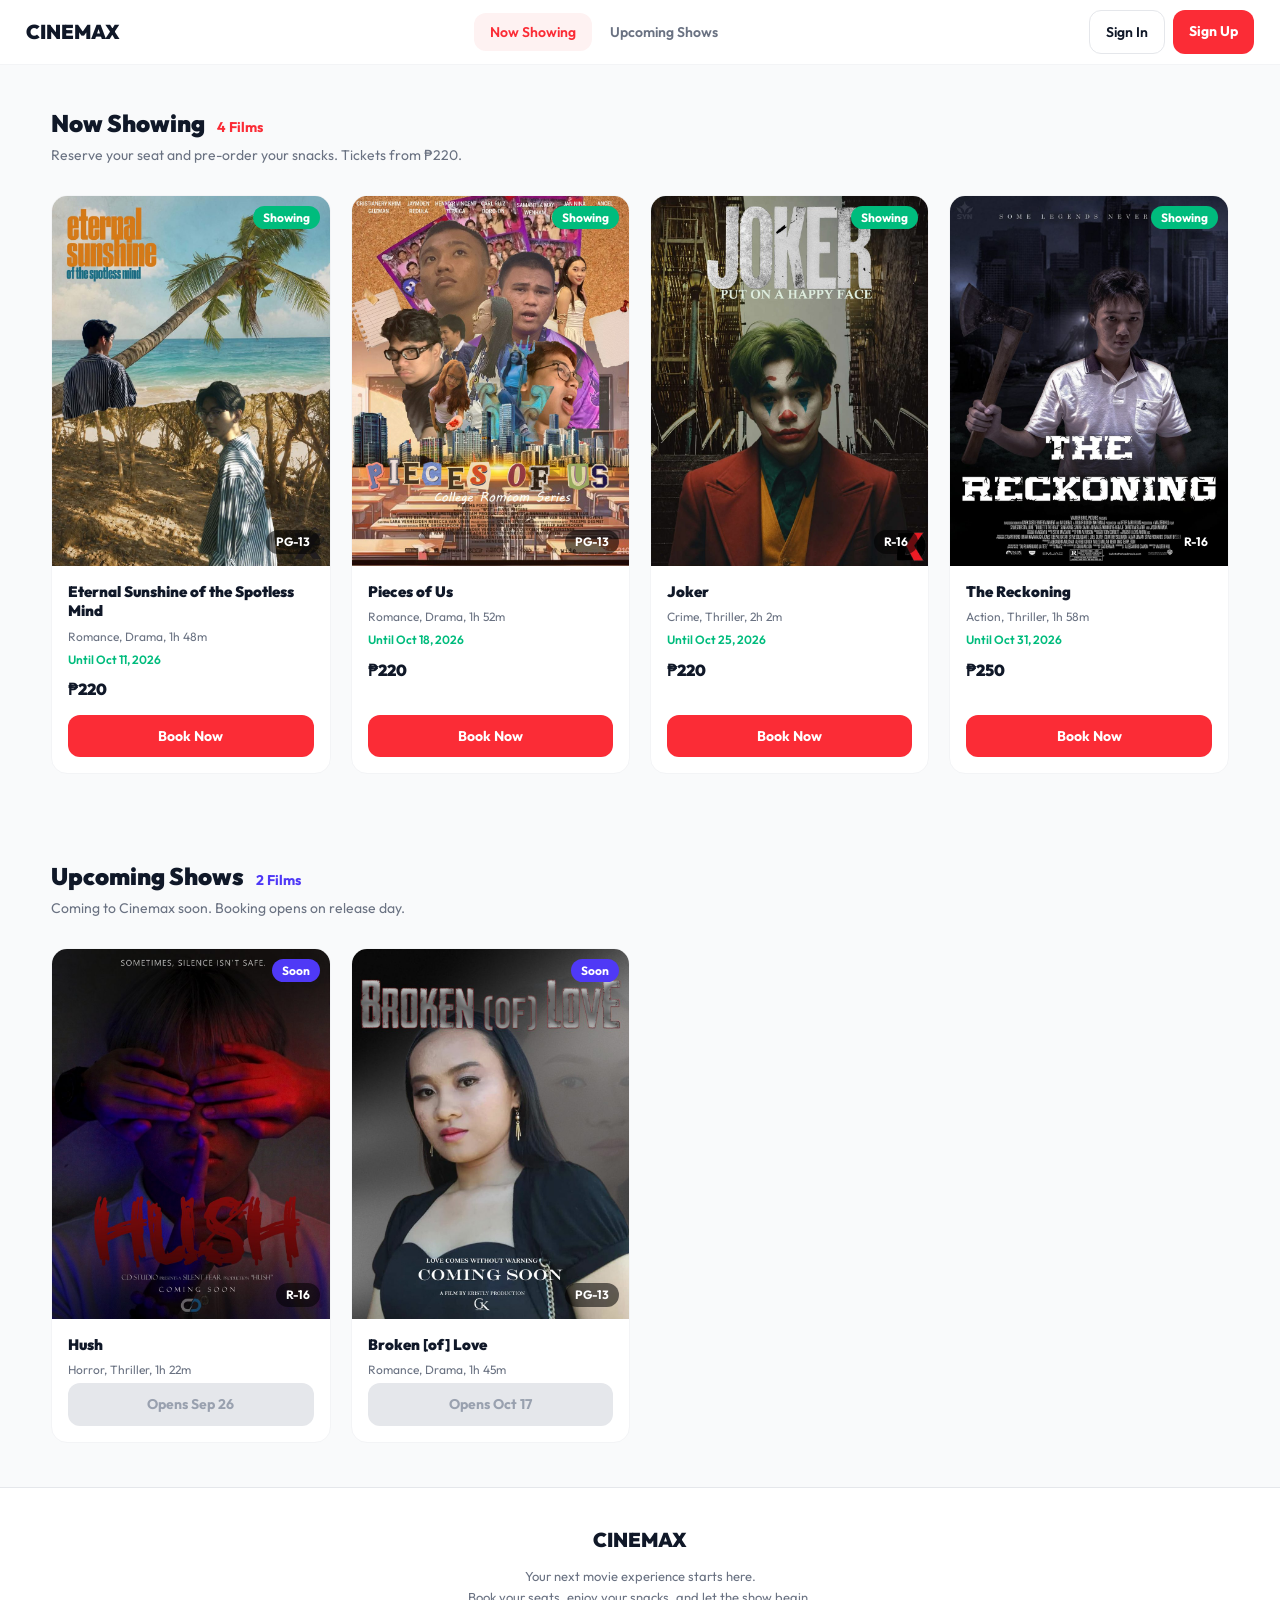
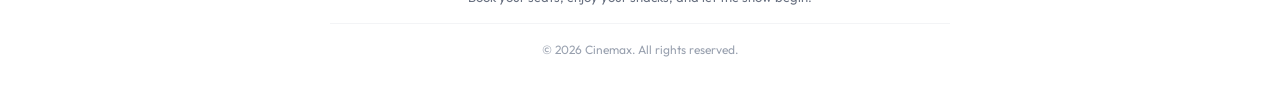
==== commit 516cc16d: "Add files via upload" ====
--- a/index.html
+++ b/index.html
@@ -60,7 +60,7 @@
           <div class="movie-info">
             <h3 class="movie-title">Eternal Sunshine of the Spotless Mind</h3>
             <p class="movie-genre">Romance, Drama, 1h 48m</p>
-            <p class="movie-last-day">Until Oct 30, 2026</p>
+            <p class="movie-last-day">Until Oct 11, 2026</p>
             <p class="movie-price">&#8369;220</p>
             <a class="button button-red button-wide" href="book-eternal-sunshine.html">Book Now</a>
           </div>
@@ -77,7 +77,7 @@
           <div class="movie-info">
             <h3 class="movie-title">Pieces of Us</h3>
             <p class="movie-genre">Romance, Drama, 1h 52m</p>
-            <p class="movie-last-day">Until Nov 14, 2026</p>
+            <p class="movie-last-day">Until Oct 18, 2026</p>
             <p class="movie-price">&#8369;220</p>
             <a class="button button-red button-wide" href="book-pieces-of-us.html">Book Now</a>
           </div>
@@ -93,7 +93,7 @@
           <div class="movie-info">
             <h3 class="movie-title">Joker</h3>
             <p class="movie-genre">Crime, Thriller, 2h 2m</p>
-            <p class="movie-last-day">Until Nov 28, 2026</p>
+            <p class="movie-last-day">Until Oct 25, 2026</p>
             <p class="movie-price">&#8369;220</p>
             <a class="button button-red button-wide" href="book-joker.html">Book Now</a>
           </div>
@@ -109,7 +109,7 @@
           <div class="movie-info">
             <h3 class="movie-title">The Reckoning</h3>
             <p class="movie-genre">Action, Thriller, 1h 58m</p>
-            <p class="movie-last-day">Until Dec 12, 2026</p>
+            <p class="movie-last-day">Until Oct 31, 2026</p>
             <p class="movie-price">&#8369;250</p>
             <a class="button button-red button-wide" href="book-the-reckoning.html">Book Now</a>
           </div>
--- a/cinemax.css
+++ b/cinemax.css
@@ -1419,6 +1419,182 @@
   gap: 16px;
 }
 
+.field-hint {
+  margin-top: 6px;
+  color: #6a7282;
+  font-size: 12px;
+  font-weight: 600;
+}
+
+/* A length is two numbers, not a line of text, so nothing can be typed in a
+   shape the website cannot read back. */
+
+.length-pair {
+  display: flex;
+  gap: 10px;
+}
+
+.length-part {
+  position: relative;
+  flex: 1;
+}
+
+.length-part input {
+  padding-right: 46px;
+}
+
+.length-unit {
+  position: absolute;
+  top: 50%;
+  right: 14px;
+  transform: translateY(-50%);
+  color: #99a1af;
+  font-size: 12px;
+  font-weight: 700;
+  pointer-events: none;
+}
+
+/* The run date is picked from a calendar for the same reason: what the staff
+   choose is a real date, which is what a booking page needs. */
+
+.date-field {
+  position: relative;
+}
+
+.date-button {
+  display: flex;
+  align-items: center;
+  justify-content: space-between;
+  gap: 10px;
+  width: 100%;
+  padding: 11px 14px;
+  background-color: #ffffff;
+  border: 1px solid #e5e7eb;
+  border-radius: 12px;
+  font-family: inherit;
+  font-size: 14px;
+  font-weight: 600;
+  color: #101828;
+  text-align: left;
+  cursor: pointer;
+}
+
+.date-button:hover,
+.date-button:focus {
+  outline: none;
+  border-color: #fb2c36;
+}
+
+.date-arrow {
+  color: #99a1af;
+  font-size: 11px;
+}
+
+.calendar {
+  position: absolute;
+  z-index: 5;
+  top: calc(100% + 6px);
+  left: 0;
+  width: 100%;
+  min-width: 260px;
+  padding: 14px;
+  background-color: #ffffff;
+  border: 1px solid #e5e7eb;
+  border-radius: 16px;
+  box-shadow: 0 14px 30px rgba(16, 24, 40, 0.15);
+}
+
+.calendar-head {
+  display: flex;
+  align-items: center;
+  justify-content: space-between;
+  gap: 8px;
+  margin-bottom: 12px;
+}
+
+.calendar-month {
+  font-size: 14px;
+  font-weight: 900;
+}
+
+.calendar-nav {
+  width: 28px;
+  height: 28px;
+  padding: 0;
+  background-color: #ffffff;
+  border: 1px solid #e5e7eb;
+  border-radius: 8px;
+  font-family: inherit;
+  font-size: 15px;
+  font-weight: 900;
+  line-height: 1;
+  color: #101828;
+  cursor: pointer;
+}
+
+.calendar-nav:hover {
+  border-color: #fb2c36;
+  color: #fb2c36;
+}
+
+.calendar-nav:disabled {
+  color: #e5e7eb;
+  border-color: #f3f4f6;
+  cursor: default;
+}
+
+.calendar-grid {
+  display: grid;
+  grid-template-columns: repeat(7, 1fr);
+  gap: 4px;
+}
+
+.calendar-day-names span {
+  padding-bottom: 6px;
+  color: #99a1af;
+  font-size: 11px;
+  font-weight: 700;
+  text-align: center;
+}
+
+.calendar-date {
+  padding: 8px 0;
+  background-color: #ffffff;
+  border: 1px solid transparent;
+  border-radius: 8px;
+  font-family: inherit;
+  font-size: 13px;
+  font-weight: 700;
+  color: #101828;
+  cursor: pointer;
+}
+
+.calendar-date:hover {
+  background-color: #fef2f2;
+  border-color: #fb2c36;
+}
+
+/* A run cannot end on a day that has already gone by */
+.calendar-date:disabled {
+  background-color: #ffffff;
+  border-color: transparent;
+  color: #d1d5dc;
+  cursor: default;
+}
+
+.calendar-date-today:enabled {
+  color: #4f39f6;
+  border-color: #e0e7ff;
+}
+
+.calendar-date-picked,
+.calendar-date-picked:enabled,
+.calendar-date-picked:hover {
+  background-color: #fb2c36;
+  border-color: #fb2c36;
+  color: #ffffff;
+}
+
 @media (max-width: 620px) {
   .hide-small {
     display: none;
